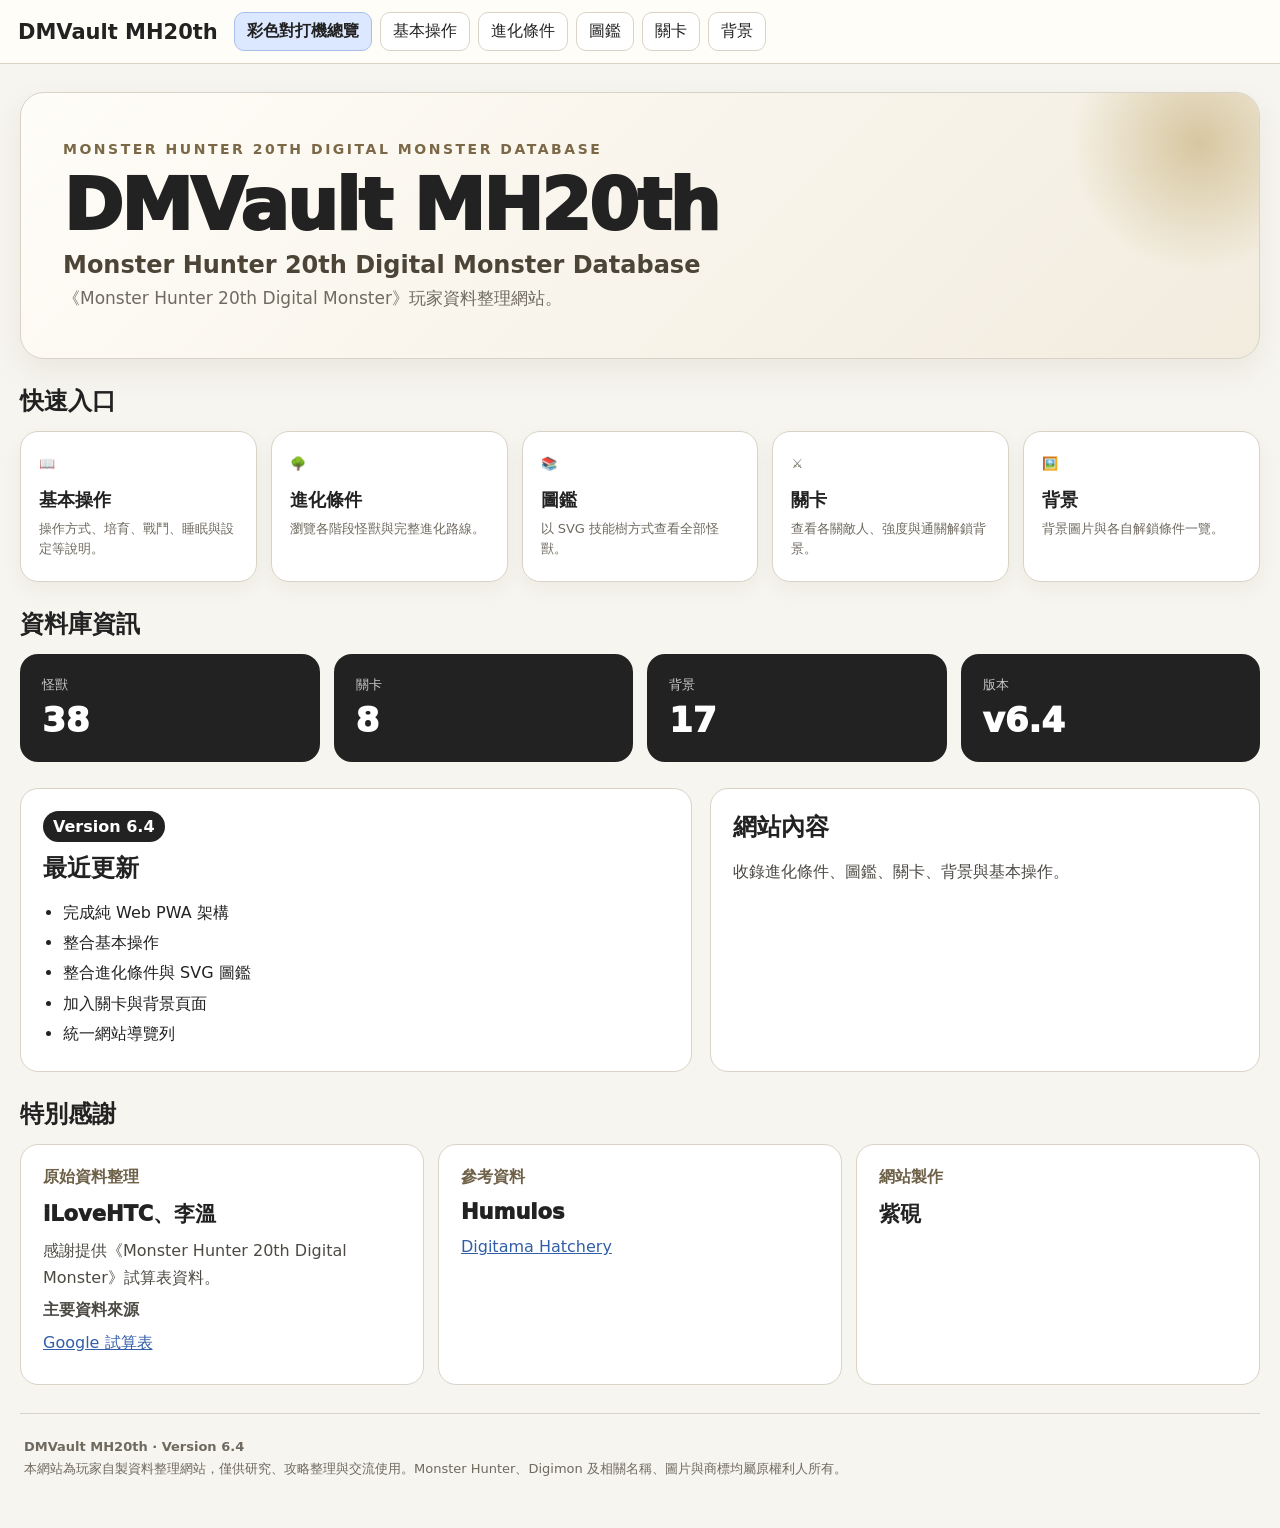
==== index.html @ d5538536 "Add files via upload" ====
<!doctype html>
<html lang="zh-Hant">
<head>
<meta charset="utf-8">
<meta name="viewport" content="width=device-width,initial-scale=1">
<title>DMVault MH20th</title>
<link rel="stylesheet" href="style.css">
<link rel="manifest" href="manifest.webmanifest">
<meta name="theme-color" content="#263238">
</head>
<body>
<header><div class="top">
<div class="brand"><a href="index.html">DMVault MH20th</a></div>
<nav>
<a href="index.html" class="active">彩色對打機總覽</a>
<a href="guide.html">基本操作</a>
<a href="evolution/index.html">進化條件</a>
<a href="evolution/dex/index.html">圖鑑</a>
<a href="stage.html">關卡</a>
<a href="background.html">背景</a>
</nav>
</div></header>
<main class="home-main">
  <section class="home-hero">
    <div class="home-kicker">Monster Hunter 20th Digital Monster Database</div>
    <h1 class="home-title">DMVault MH20th</h1>
    <p class="home-subtitle">Monster Hunter 20th Digital Monster Database</p>
    <p class="home-description">《Monster Hunter 20th Digital Monster》玩家資料整理網站。</p>
  </section>

  <section class="home-section">
    <h2 class="home-section-title">快速入口</h2>
    <div class="quick-grid">
      <a class="quick-card" href="guide.html"><span class="quick-icon">📖</span><strong>基本操作</strong><span>操作方式、培育、戰鬥、睡眠與設定等說明。</span></a>
      <a class="quick-card" href="evolution/index.html"><span class="quick-icon">🌳</span><strong>進化條件</strong><span>瀏覽各階段怪獸與完整進化路線。</span></a>
      <a class="quick-card" href="evolution/dex/index.html"><span class="quick-icon">📚</span><strong>圖鑑</strong><span>以 SVG 技能樹方式查看全部怪獸。</span></a>
      <a class="quick-card" href="stage.html"><span class="quick-icon">⚔️</span><strong>關卡</strong><span>查看各關敵人、強度與通關解鎖背景。</span></a>
      <a class="quick-card" href="background.html"><span class="quick-icon">🖼️</span><strong>背景</strong><span>背景圖片與各自解鎖條件一覽。</span></a>
    </div>
  </section>

  <section class="home-section">
    <h2 class="home-section-title">資料庫資訊</h2>
    <div class="stats-grid">
      <div class="stat-card"><div class="stat-label">怪獸</div><div class="stat-value">38</div></div>
      <div class="stat-card"><div class="stat-label">關卡</div><div class="stat-value">8</div></div>
      <div class="stat-card"><div class="stat-label">背景</div><div class="stat-value">17</div></div>
      <div class="stat-card"><div class="stat-label">版本</div><div class="stat-value">v6.4</div></div>
    </div>
  </section>

  <section class="home-section home-two-col">
    <div class="home-panel">
      <span class="update-version">Version 6.4</span>
      <h2 class="home-section-title">最近更新</h2>
      <ul class="update-list">
        <li>完成純 Web PWA 架構</li>
        <li>整合基本操作</li>
        <li>整合進化條件與 SVG 圖鑑</li>
        <li>加入關卡與背景頁面</li>
        <li>統一網站導覽列</li>
      </ul>
    </div>
    <div class="home-panel">
      <h2 class="home-section-title">網站內容</h2>
      <p style="line-height:1.85;margin:0;color:#4d4a44">
        收錄進化條件、圖鑑、關卡、背景與基本操作。
      </p>
    </div>
  </section>

  <section class="home-section">
    <h2 class="home-section-title">特別感謝</h2>
    <div class="credit-grid">
      <article class="credit-card">
        <h3>原始資料整理</h3>
        <div class="credit-name">iLoveHTC、李溫</div>
        <p>感謝提供《Monster Hunter 20th Digital Monster》試算表資料。</p>
        <p><strong>主要資料來源</strong></p>
        <p><a href="https://docs.google.com/spreadsheets/d/1eNvmUexJ3GboGnlOtAEyy9f0mNXdMVbEwDO5P8cYfyg/edit?gid=184361674#gid=184361674" target="_blank" rel="noopener">Google 試算表</a></p>
      </article>
      <article class="credit-card">
        <h3>參考資料</h3>
        <div class="credit-name">Humulos</div>
        <p><a href="https://humulos.com/digimon/dmc/" target="_blank" rel="noopener">Digitama Hatchery</a></p>
      </article>
      <article class="credit-card">
        <h3>網站製作</h3>
        <div class="credit-name">紫硯</div>
      </article>
    </div>
  </section>

  <footer class="home-footer">
    <strong>DMVault MH20th · Version 6.4</strong><br>
    本網站為玩家自製資料整理網站，僅供研究、攻略整理與交流使用。Monster Hunter、Digimon 及相關名稱、圖片與商標均屬原權利人所有。
  </footer>
</main>
<script>
if("serviceWorker" in navigator) navigator.serviceWorker.register("service-worker.js");
</script>
</body>
</html>
---- style.css ----
:root{--bg:#f7f5ef;--panel:#fff;--text:#222;--muted:#6f6a60;--line:#d9d3c7;--brand:#263238;--accent:#315ea8;--warn:#fff7d6;--danger:#fff0f0}
*{box-sizing:border-box}html{scroll-behavior:smooth}body{margin:0;background:var(--bg);color:var(--text);font-family:"Microsoft JhengHei",system-ui,sans-serif}
header{position:sticky;top:0;z-index:20;background:#fffdf8ee;backdrop-filter:blur(10px);border-bottom:1px solid var(--line)}
.top{max-width:1400px;margin:auto;padding:12px 18px;display:flex;align-items:center;gap:16px}.brand{font-weight:900;font-size:21px;white-space:nowrap}
nav{display:flex;gap:8px;flex-wrap:wrap}nav a{color:#222;text-decoration:none;padding:8px 12px;border:1px solid var(--line);border-radius:10px;background:#fff}
nav a.active{background:#dce8ff;border-color:#a9bfeb;font-weight:800}main{max-width:1200px;margin:auto;padding:18px}
.hero{background:#eef4ff;border:1px solid #b9ccef;border-radius:14px;padding:18px;margin-bottom:16px}.hero h1{margin:0 0 6px}
.blank{background:#fff;border:1px dashed #bbb;border-radius:14px;padding:36px;text-align:center;color:var(--muted)}
.layout{display:grid;grid-template-columns:220px minmax(0,1fr);gap:16px;align-items:start}.toc{position:sticky;top:82px;background:#fff;border:1px solid var(--line);border-radius:14px;padding:12px}
.toc a{display:block;text-decoration:none;color:#222;padding:7px 8px;border-radius:8px}.toc a:hover{background:#eef4ff}
.chapter{scroll-margin-top:86px;margin-bottom:22px}.chapter-title{background:#111;color:#fff;padding:10px 14px;font-size:20px;font-weight:900;border-radius:12px 12px 0 0}
.chapter-main{background:#fff;border:1px solid var(--line);border-top:0;padding:14px;border-radius:0 0 12px 12px}.chapter-main img{display:block;max-width:min(100%,470px);height:auto;margin:0 auto 12px}
.intro{color:#123f9c;font-weight:800;line-height:1.7}.section{background:#fff;border:1px solid var(--line);border-radius:12px;padding:14px;margin-top:10px}
.section h3{margin:0 0 8px}ul{margin:6px 0 0;padding-left:24px;line-height:1.7}table{width:100%;border-collapse:collapse;margin-top:8px}
th,td{border:1px solid var(--line);padding:9px;vertical-align:top}th{background:#111;color:#fff}
.note{border:1px solid #e0d38a;background:var(--warn);border-radius:12px;padding:12px 14px;margin-top:10px}.note.danger{background:var(--danger);border-color:#e0a0a0}
.note strong{display:block;margin-bottom:5px}footer{text-align:center;color:var(--muted);padding:24px}
@media(max-width:800px){.top{align-items:flex-start;flex-direction:column}.layout{grid-template-columns:1fr}.toc{position:static}}

.page-table-wrap{overflow:auto;background:#fff;border:1px solid var(--line);border-radius:14px;padding:10px}
.stage-table{min-width:1250px}
.stage-table td,.stage-table th{text-align:center;vertical-align:middle}
.stage-table img{width:72px;height:64px;object-fit:contain;image-rendering:pixelated}
.stage-round{background:#111;color:#fff;font-weight:900;min-width:78px}
.stage-label{background:#111;color:#fff;font-weight:800;min-width:78px}
.stage-version{color:#b88700;font-size:22px;font-weight:900;line-height:1.35}
.background-grid{display:grid;grid-template-columns:repeat(2,minmax(0,1fr));gap:14px}
.background-card{display:grid;grid-template-columns:180px 1fr;background:#fff;border:1px solid var(--line);border-radius:14px;overflow:hidden}
.background-card img{width:100%;height:130px;object-fit:contain;image-rendering:pixelated;background:#fff}
.background-card .condition{display:grid;place-items:center;text-align:center;padding:14px;font-weight:800}
@media(max-width:760px){.background-grid{grid-template-columns:1fr}.background-card{grid-template-columns:140px 1fr}}

.brand a{color:inherit;text-decoration:none}
.site-shell{min-height:100vh}
.page-table-wrap{overflow:visible!important}
.stage-table{min-width:0!important;width:100%;table-layout:fixed;font-size:clamp(10px,0.78vw,14px)}
.stage-table th,.stage-table td{padding:4px 3px}
.stage-table img{width:clamp(38px,3.6vw,58px);height:clamp(38px,3.6vw,58px)}
.stage-table .stage-round{width:5.5%}
.stage-table .stage-label{width:6.5%}
.stage-table th:nth-child(n+3):nth-child(-n+10),
.stage-table td:nth-child(n+3):nth-child(-n+10){width:10.2%}
.stage-table th:last-child,.stage-table td:last-child{width:5.5%}
.unified-frame{border:0;width:100%;min-height:calc(100vh - 72px);display:block;background:#fff}
@media(max-width:1100px){
  .stage-table{font-size:10px}
  .stage-table img{width:34px;height:34px}
  .stage-table th,.stage-table td{padding:3px 2px}
}

/* v6.4 首頁 */
.home-main{max-width:1280px;margin:auto;padding:28px 20px 48px}
.home-hero{
  position:relative;overflow:hidden;
  background:linear-gradient(135deg,#fffdf8 0%,#f2ecdf 100%);
  border:1px solid var(--line);border-radius:24px;
  padding:48px 42px;margin-bottom:24px;
  box-shadow:0 12px 32px rgba(60,48,28,.07)
}
.home-hero::after{
  content:"";position:absolute;right:-70px;top:-80px;
  width:260px;height:260px;border-radius:50%;
  background:radial-gradient(circle,#d7c7a0 0%,rgba(215,199,160,0) 70%)
}
.home-kicker{font-size:14px;font-weight:900;letter-spacing:.18em;color:#7b6847;text-transform:uppercase}
.home-title{font-size:clamp(38px,6vw,72px);line-height:1;margin:12px 0 10px;font-weight:1000;letter-spacing:-.03em}
.home-subtitle{font-size:clamp(17px,2vw,24px);font-weight:800;color:#4c4437;margin:0 0 8px}
.home-description{font-size:17px;color:var(--muted);margin:0}

.home-section{margin-top:26px}
.home-section-title{font-size:24px;margin:0 0 14px;font-weight:1000}

.quick-grid{display:grid;grid-template-columns:repeat(5,minmax(0,1fr));gap:14px}
.quick-card{
  display:block;text-decoration:none;color:inherit;
  background:#fff;border:1px solid var(--line);border-radius:18px;
  padding:22px 18px;min-height:126px;
  box-shadow:0 7px 20px rgba(60,48,28,.05);
  transition:.18s ease
}
.quick-card:hover{transform:translateY(-3px);box-shadow:0 12px 28px rgba(60,48,28,.10);border-color:#bda77d}
.quick-icon{font-size:30px;display:block;margin-bottom:14px}
.quick-card strong{display:block;font-size:18px;margin-bottom:6px}
.quick-card span{font-size:13px;color:var(--muted);line-height:1.5}

.stats-grid{display:grid;grid-template-columns:repeat(4,minmax(0,1fr));gap:14px}
.stat-card{background:#222;color:#fff;border-radius:18px;padding:22px}
.stat-label{font-size:13px;color:#c8c8c8}
.stat-value{font-size:34px;font-weight:1000;margin-top:6px}

.home-two-col{display:grid;grid-template-columns:1.1fr .9fr;gap:18px}
.home-panel{background:#fff;border:1px solid var(--line);border-radius:18px;padding:22px}
.update-list{margin:0;padding-left:20px;line-height:1.9}
.update-version{display:inline-block;background:#222;color:#fff;border-radius:999px;padding:6px 10px;font-weight:900;margin-bottom:10px}

.credit-grid{display:grid;grid-template-columns:repeat(3,minmax(0,1fr));gap:14px}
.credit-card{background:#fff;border:1px solid var(--line);border-radius:18px;padding:22px}
.credit-card h3{margin:0 0 12px;font-size:16px;color:#6f6148}
.credit-name{font-size:21px;font-weight:1000;margin-bottom:10px}
.credit-card p{margin:6px 0;line-height:1.65;color:#4d4a44}
.credit-card a{color:#315ea8;word-break:break-word}

.home-footer{
  margin-top:28px;border-top:1px solid var(--line);padding:22px 4px 0;
  color:var(--muted);font-size:13px;line-height:1.7;text-align:left
}

@media(max-width:1050px){
  .quick-grid{grid-template-columns:repeat(3,minmax(0,1fr))}
  .stats-grid{grid-template-columns:repeat(2,minmax(0,1fr))}
}
@media(max-width:760px){
  .home-main{padding:16px 12px 34px}
  .home-hero{padding:30px 24px;border-radius:18px}
  .quick-grid,.credit-grid,.home-two-col{grid-template-columns:1fr}
  .stats-grid{grid-template-columns:repeat(2,minmax(0,1fr))}
}
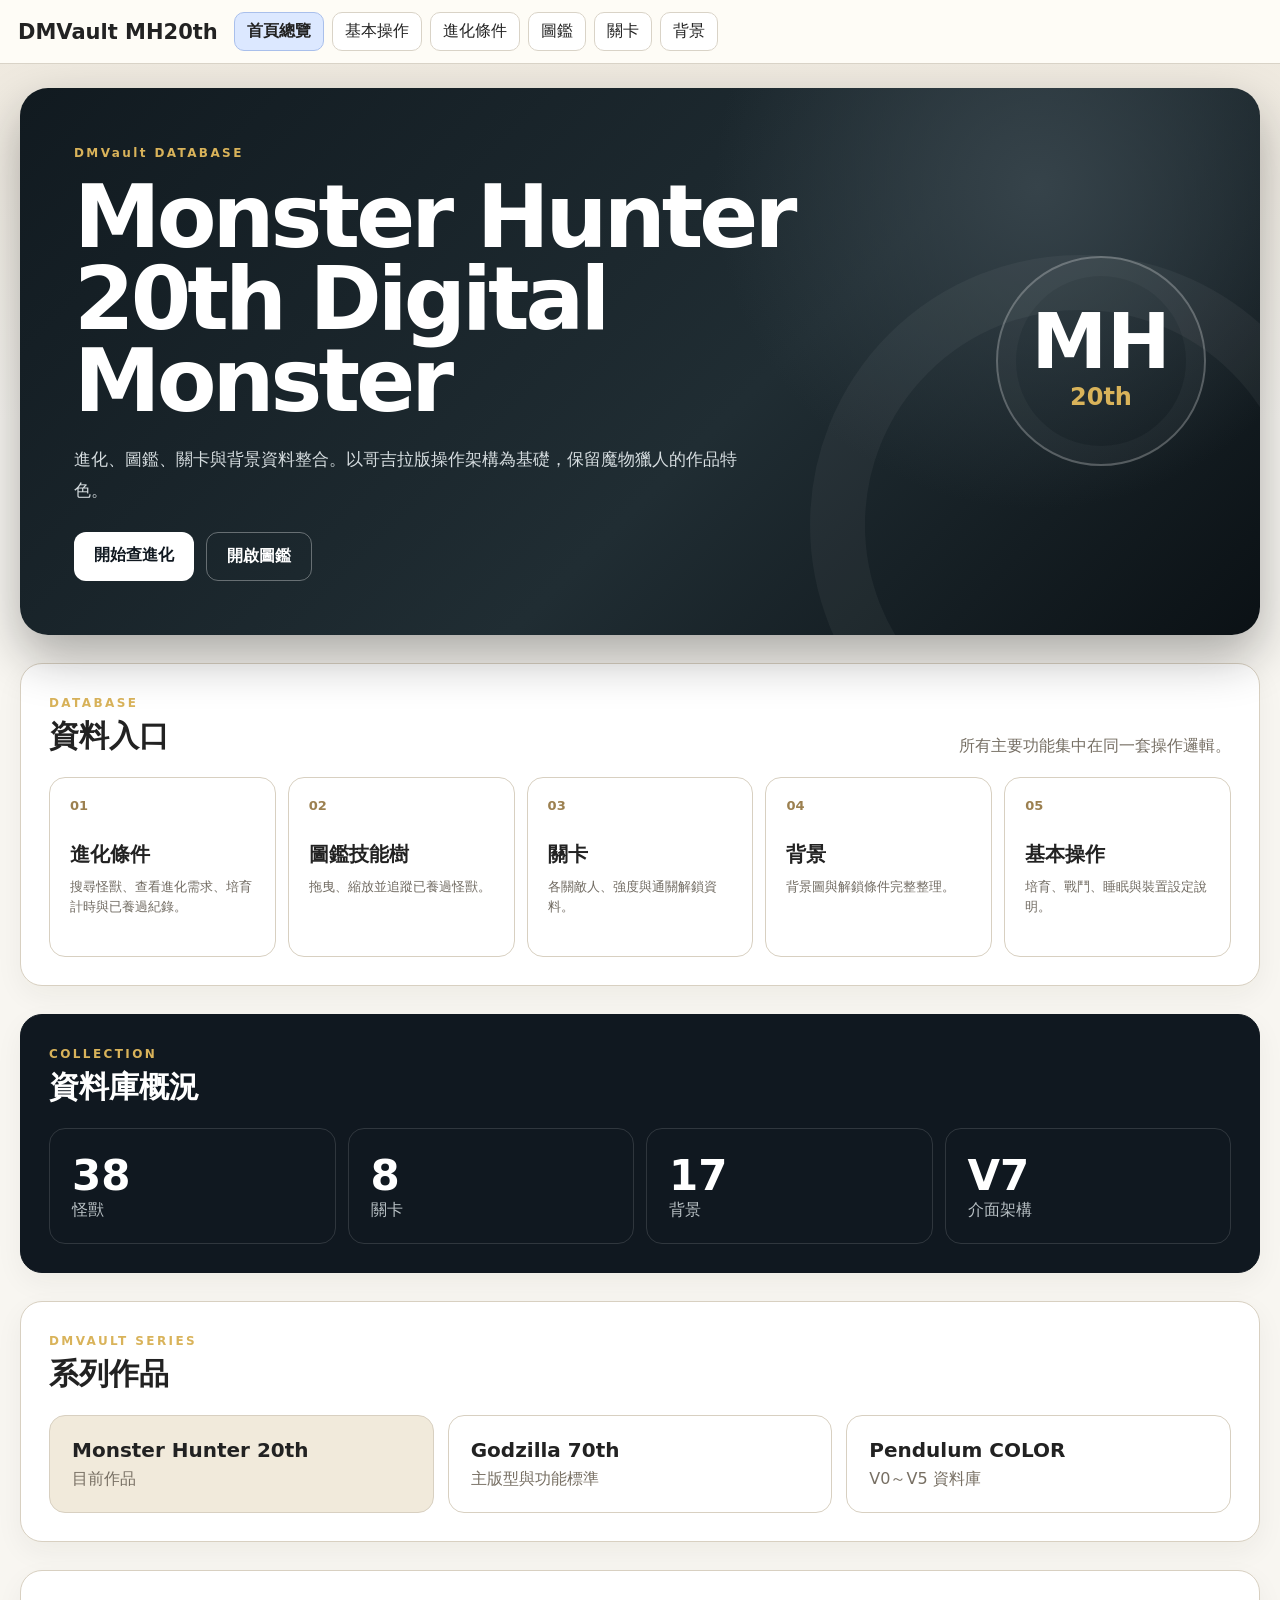
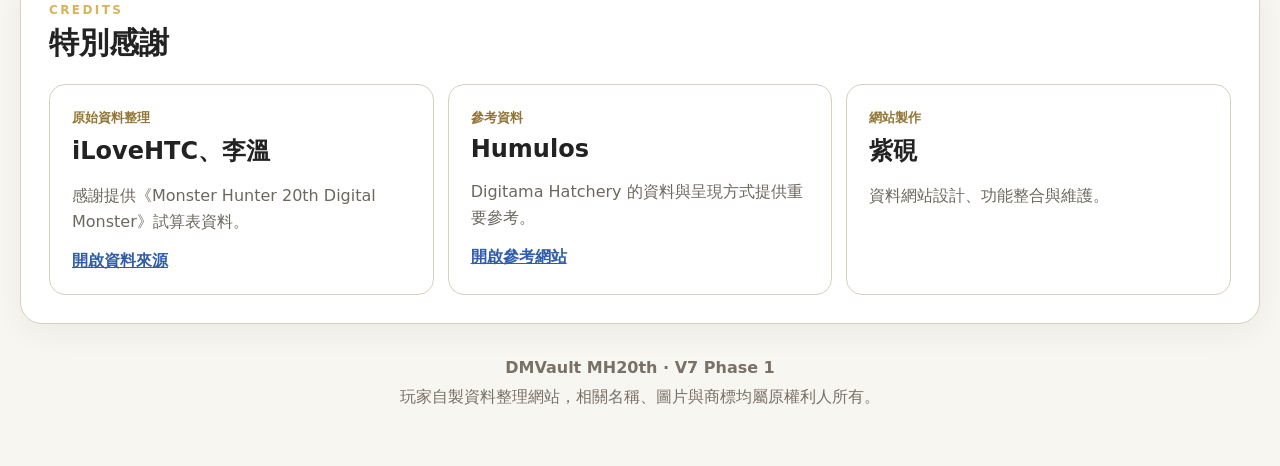
==== commit edff5105: "V7_Phase1" ====
--- a/index.html
+++ b/index.html
@@ -1,103 +1,25 @@
 <!doctype html>
-<html lang="zh-Hant">
-<head>
-<meta charset="utf-8">
-<meta name="viewport" content="width=device-width,initial-scale=1">
-<title>DMVault MH20th</title>
-<link rel="stylesheet" href="style.css">
-<link rel="manifest" href="manifest.webmanifest">
-<meta name="theme-color" content="#263238">
-</head>
-<body>
-<header><div class="top">
-<div class="brand"><a href="index.html">DMVault MH20th</a></div>
-<nav>
-<a href="index.html" class="active">彩色對打機總覽</a>
-<a href="guide.html">基本操作</a>
-<a href="evolution/index.html">進化條件</a>
-<a href="evolution/dex/index.html">圖鑑</a>
-<a href="stage.html">關卡</a>
-<a href="background.html">背景</a>
-</nav>
-</div></header>
-<main class="home-main">
-  <section class="home-hero">
-    <div class="home-kicker">Monster Hunter 20th Digital Monster Database</div>
-    <h1 class="home-title">DMVault MH20th</h1>
-    <p class="home-subtitle">Monster Hunter 20th Digital Monster Database</p>
-    <p class="home-description">《Monster Hunter 20th Digital Monster》玩家資料整理網站。</p>
-  </section>
-
-  <section class="home-section">
-    <h2 class="home-section-title">快速入口</h2>
-    <div class="quick-grid">
-      <a class="quick-card" href="guide.html"><span class="quick-icon">📖</span><strong>基本操作</strong><span>操作方式、培育、戰鬥、睡眠與設定等說明。</span></a>
-      <a class="quick-card" href="evolution/index.html"><span class="quick-icon">🌳</span><strong>進化條件</strong><span>瀏覽各階段怪獸與完整進化路線。</span></a>
-      <a class="quick-card" href="evolution/dex/index.html"><span class="quick-icon">📚</span><strong>圖鑑</strong><span>以 SVG 技能樹方式查看全部怪獸。</span></a>
-      <a class="quick-card" href="stage.html"><span class="quick-icon">⚔️</span><strong>關卡</strong><span>查看各關敵人、強度與通關解鎖背景。</span></a>
-      <a class="quick-card" href="background.html"><span class="quick-icon">🖼️</span><strong>背景</strong><span>背景圖片與各自解鎖條件一覽。</span></a>
-    </div>
-  </section>
-
-  <section class="home-section">
-    <h2 class="home-section-title">資料庫資訊</h2>
-    <div class="stats-grid">
-      <div class="stat-card"><div class="stat-label">怪獸</div><div class="stat-value">38</div></div>
-      <div class="stat-card"><div class="stat-label">關卡</div><div class="stat-value">8</div></div>
-      <div class="stat-card"><div class="stat-label">背景</div><div class="stat-value">17</div></div>
-      <div class="stat-card"><div class="stat-label">版本</div><div class="stat-value">v6.4</div></div>
-    </div>
-  </section>
-
-  <section class="home-section home-two-col">
-    <div class="home-panel">
-      <span class="update-version">Version 6.4</span>
-      <h2 class="home-section-title">最近更新</h2>
-      <ul class="update-list">
-        <li>完成純 Web PWA 架構</li>
-        <li>整合基本操作</li>
-        <li>整合進化條件與 SVG 圖鑑</li>
-        <li>加入關卡與背景頁面</li>
-        <li>統一網站導覽列</li>
-      </ul>
-    </div>
-    <div class="home-panel">
-      <h2 class="home-section-title">網站內容</h2>
-      <p style="line-height:1.85;margin:0;color:#4d4a44">
-        收錄進化條件、圖鑑、關卡、背景與基本操作。
-      </p>
-    </div>
-  </section>
-
-  <section class="home-section">
-    <h2 class="home-section-title">特別感謝</h2>
-    <div class="credit-grid">
-      <article class="credit-card">
-        <h3>原始資料整理</h3>
-        <div class="credit-name">iLoveHTC、李溫</div>
-        <p>感謝提供《Monster Hunter 20th Digital Monster》試算表資料。</p>
-        <p><strong>主要資料來源</strong></p>
-        <p><a href="https://docs.google.com/spreadsheets/d/1eNvmUexJ3GboGnlOtAEyy9f0mNXdMVbEwDO5P8cYfyg/edit?gid=184361674#gid=184361674" target="_blank" rel="noopener">Google 試算表</a></p>
-      </article>
-      <article class="credit-card">
-        <h3>參考資料</h3>
-        <div class="credit-name">Humulos</div>
-        <p><a href="https://humulos.com/digimon/dmc/" target="_blank" rel="noopener">Digitama Hatchery</a></p>
-      </article>
-      <article class="credit-card">
-        <h3>網站製作</h3>
-        <div class="credit-name">紫硯</div>
-      </article>
-    </div>
-  </section>
-
-  <footer class="home-footer">
-    <strong>DMVault MH20th · Version 6.4</strong><br>
-    本網站為玩家自製資料整理網站，僅供研究、攻略整理與交流使用。Monster Hunter、Digimon 及相關名稱、圖片與商標均屬原權利人所有。
-  </footer>
-</main>
-<script>
-if("serviceWorker" in navigator) navigator.serviceWorker.register("service-worker.js");
-</script>
-</body>
-</html>
+<html lang="zh-Hant"><head><meta charset="utf-8"><meta name="viewport" content="width=device-width,initial-scale=1">
+<title>DMVault MH20th｜Monster Hunter 20th Digital Monster</title>
+<link rel="stylesheet" href="style.css"><link rel="manifest" href="manifest.webmanifest"><meta name="theme-color" content="#101820"></head>
+<body class="dmv7-home"><header><div class="top"><div class="brand"><a href="index.html">DMVault MH20th</a></div><nav>
+<a class="active" href="index.html">首頁總覽</a><a href="guide.html">基本操作</a><a href="evolution/index.html">進化條件</a><a href="evolution/dex/index.html">圖鑑</a><a href="stage.html">關卡</a><a href="background.html">背景</a></nav></div></header>
+<main class="v7-home-main">
+<section class="v7-hero"><div class="v7-hero-copy"><span class="v7-eyebrow">DMVault DATABASE</span><h1>Monster Hunter<br>20th Digital Monster</h1><p>進化、圖鑑、關卡與背景資料整合。以哥吉拉版操作架構為基礎，保留魔物獵人的作品特色。</p><div class="v7-hero-actions"><a class="v7-primary" href="evolution/index.html">開始查進化</a><a class="v7-secondary" href="evolution/dex/index.html">開啟圖鑑</a></div></div><div class="v7-emblem"><strong>MH</strong><span>20th</span></div></section>
+<section class="v7-section"><div class="v7-section-head"><div><span>DATABASE</span><h2>資料入口</h2></div><p>所有主要功能集中在同一套操作邏輯。</p></div><div class="v7-entry-grid">
+<a href="evolution/index.html"><b>01</b><strong>進化條件</strong><span>搜尋怪獸、查看進化需求、培育計時與已養過紀錄。</span></a>
+<a href="evolution/dex/index.html"><b>02</b><strong>圖鑑技能樹</strong><span>拖曳、縮放並追蹤已養過怪獸。</span></a>
+<a href="stage.html"><b>03</b><strong>關卡</strong><span>各關敵人、強度與通關解鎖資料。</span></a>
+<a href="background.html"><b>04</b><strong>背景</strong><span>背景圖與解鎖條件完整整理。</span></a>
+<a href="guide.html"><b>05</b><strong>基本操作</strong><span>培育、戰鬥、睡眠與裝置設定說明。</span></a></div></section>
+<section class="v7-section v7-dark"><div class="v7-section-head"><div><span>COLLECTION</span><h2>資料庫概況</h2></div></div><div class="v7-stats"><div><strong>38</strong><span>怪獸</span></div><div><strong>8</strong><span>關卡</span></div><div><strong>17</strong><span>背景</span></div><div><strong>V7</strong><span>介面架構</span></div></div></section>
+<section class="v7-section"><div class="v7-section-head"><div><span>DMVAULT SERIES</span><h2>系列作品</h2></div></div><div class="v7-projects">
+<a class="current" href="index.html"><strong>Monster Hunter 20th</strong><span>目前作品</span></a>
+<a href="https://yanbol2001.github.io/DMVault_Godzilla70th/index.html" target="_blank" rel="noopener"><strong>Godzilla 70th</strong><span>主版型與功能標準</span></a>
+<a href="https://yanbol2001.github.io/DMVault-Pendulum-COLOR/?version=v1#view=home" target="_blank" rel="noopener"><strong>Pendulum COLOR</strong><span>V0～V5 資料庫</span></a></div></section>
+<section class="v7-section"><div class="v7-section-head"><div><span>CREDITS</span><h2>特別感謝</h2></div></div><div class="v7-credit-grid">
+<article><small>原始資料整理</small><h3>iLoveHTC、李溫</h3><p>感謝提供《Monster Hunter 20th Digital Monster》試算表資料。</p><a href="https://docs.google.com/spreadsheets/d/1eNvmUexJ3GboGnlOtAEyy9f0mNXdMVbEwDO5P8cYfyg/edit?gid=184361674#gid=184361674" target="_blank" rel="noopener">開啟資料來源</a></article>
+<article><small>參考資料</small><h3>Humulos</h3><p>Digitama Hatchery 的資料與呈現方式提供重要參考。</p><a href="https://humulos.com/digimon/dmc/" target="_blank" rel="noopener">開啟參考網站</a></article>
+<article><small>網站製作</small><h3>紫硯</h3><p>資料網站設計、功能整合與維護。</p></article></div></section>
+<footer class="v7-footer"><strong>DMVault MH20th · V7 Phase 1</strong><br>玩家自製資料整理網站，相關名稱、圖片與商標均屬原權利人所有。</footer>
+</main><script>if("serviceWorker" in navigator)navigator.serviceWorker.register("service-worker.js");</script></body></html>
--- a/style.css
+++ b/style.css
@@ -116,3 +116,15 @@
   .quick-grid,.credit-grid,.home-two-col{grid-template-columns:1fr}
   .stats-grid{grid-template-columns:repeat(2,minmax(0,1fr))}
 }
+
+
+/* ===== DMVault V7 Phase 1 / Godzilla-based shell ===== */
+:root{--v7-ink:#101820;--v7-paper:#f3efe7;--v7-card:#fff;--v7-red:#c83232;--v7-gold:#d7a83b;--v7-green:#168a55;--v7-line:#d8d0c1}
+body.dmv7-home{background:linear-gradient(180deg,#ede7dc 0,#f8f6f1 420px)}
+.v7-home-main{max-width:1320px;margin:auto;padding:24px 20px 54px}
+.v7-hero{min-height:430px;border-radius:28px;padding:54px;display:flex;align-items:center;justify-content:space-between;gap:32px;overflow:hidden;position:relative;color:#fff;background:radial-gradient(circle at 82% 18%,#36434a 0,transparent 29%),linear-gradient(135deg,#111a20,#202d33 58%,#0b1115);box-shadow:0 22px 50px #1115}
+.v7-hero:after{content:"";position:absolute;inset:auto -90px -160px auto;width:430px;height:430px;border:55px solid #ffffff0b;border-radius:50%}
+.v7-hero-copy{position:relative;z-index:1;max-width:760px}.v7-eyebrow,.v7-section-head span{font-weight:900;letter-spacing:.2em;font-size:12px;color:#d9b35a}.v7-hero h1{font-size:clamp(44px,6.8vw,88px);line-height:.94;margin:16px 0 22px;letter-spacing:-.045em}.v7-hero p{max-width:670px;line-height:1.8;color:#d6dde0;font-size:17px}.v7-hero-actions{display:flex;gap:12px;margin-top:26px;flex-wrap:wrap}.v7-hero-actions a{padding:13px 20px;border-radius:12px;text-decoration:none;font-weight:900}.v7-primary{background:#fff;color:#101820}.v7-secondary{border:1px solid #ffffff55;color:#fff}.v7-emblem{width:210px;height:210px;border:2px solid #ffffff44;border-radius:50%;display:grid;place-content:center;text-align:center;flex:0 0 auto;position:relative;z-index:1;box-shadow:inset 0 0 0 18px #ffffff08}.v7-emblem strong{font-size:76px;line-height:.8}.v7-emblem span{font-size:24px;color:#d9b35a;font-weight:900;margin-top:10px}
+.v7-section{margin-top:28px;background:#fff;border:1px solid var(--v7-line);border-radius:22px;padding:28px;box-shadow:0 10px 28px #2e26130d}.v7-section.v7-dark{background:#101820;color:#fff;border-color:#101820}.v7-section-head{display:flex;justify-content:space-between;align-items:end;gap:20px;margin-bottom:20px}.v7-section-head h2{font-size:30px;margin:5px 0 0}.v7-section-head p{color:#766f64;margin:0}.v7-entry-grid{display:grid;grid-template-columns:repeat(5,1fr);gap:12px}.v7-entry-grid a{min-height:180px;padding:20px;border:1px solid var(--v7-line);border-radius:16px;text-decoration:none;color:inherit;display:flex;flex-direction:column;transition:.18s}.v7-entry-grid a:hover{transform:translateY(-4px);border-color:#8c7650;box-shadow:0 12px 25px #2c24151a}.v7-entry-grid b{font-size:13px;color:#9c8050}.v7-entry-grid strong{font-size:20px;margin:28px 0 9px}.v7-entry-grid span{color:#716b62;font-size:13px;line-height:1.6}.v7-stats{display:grid;grid-template-columns:repeat(4,1fr);gap:12px}.v7-stats div{border:1px solid #ffffff22;border-radius:16px;padding:22px}.v7-stats strong{display:block;font-size:42px}.v7-stats span{color:#b9c1c5}.v7-projects{display:grid;grid-template-columns:repeat(3,1fr);gap:14px}.v7-projects a{padding:22px;border:1px solid var(--v7-line);border-radius:16px;text-decoration:none;color:inherit}.v7-projects a.current{background:#f1eadb}.v7-projects strong,.v7-projects span{display:block}.v7-projects strong{font-size:20px}.v7-projects span{color:#776f63;margin-top:7px}.v7-credit-grid{display:grid;grid-template-columns:repeat(3,1fr);gap:14px}.v7-credit-grid article{border:1px solid var(--v7-line);border-radius:16px;padding:22px}.v7-credit-grid small{color:#927638;font-weight:900}.v7-credit-grid h3{font-size:24px;margin:8px 0}.v7-credit-grid p{color:#6c675f;line-height:1.65}.v7-credit-grid a{color:#315ea8;font-weight:800}.v7-footer{padding:30px 6px 0;color:#777167;line-height:1.8}
+@media(max-width:1050px){.v7-entry-grid{grid-template-columns:repeat(3,1fr)}.v7-emblem{width:155px;height:155px}.v7-emblem strong{font-size:55px}}
+@media(max-width:760px){.v7-home-main{padding:12px}.v7-hero{padding:32px 24px;min-height:auto}.v7-emblem{display:none}.v7-entry-grid,.v7-projects,.v7-credit-grid{grid-template-columns:1fr}.v7-stats{grid-template-columns:repeat(2,1fr)}.v7-section{padding:20px}.v7-section-head{display:block}.v7-section-head p{margin-top:8px}}
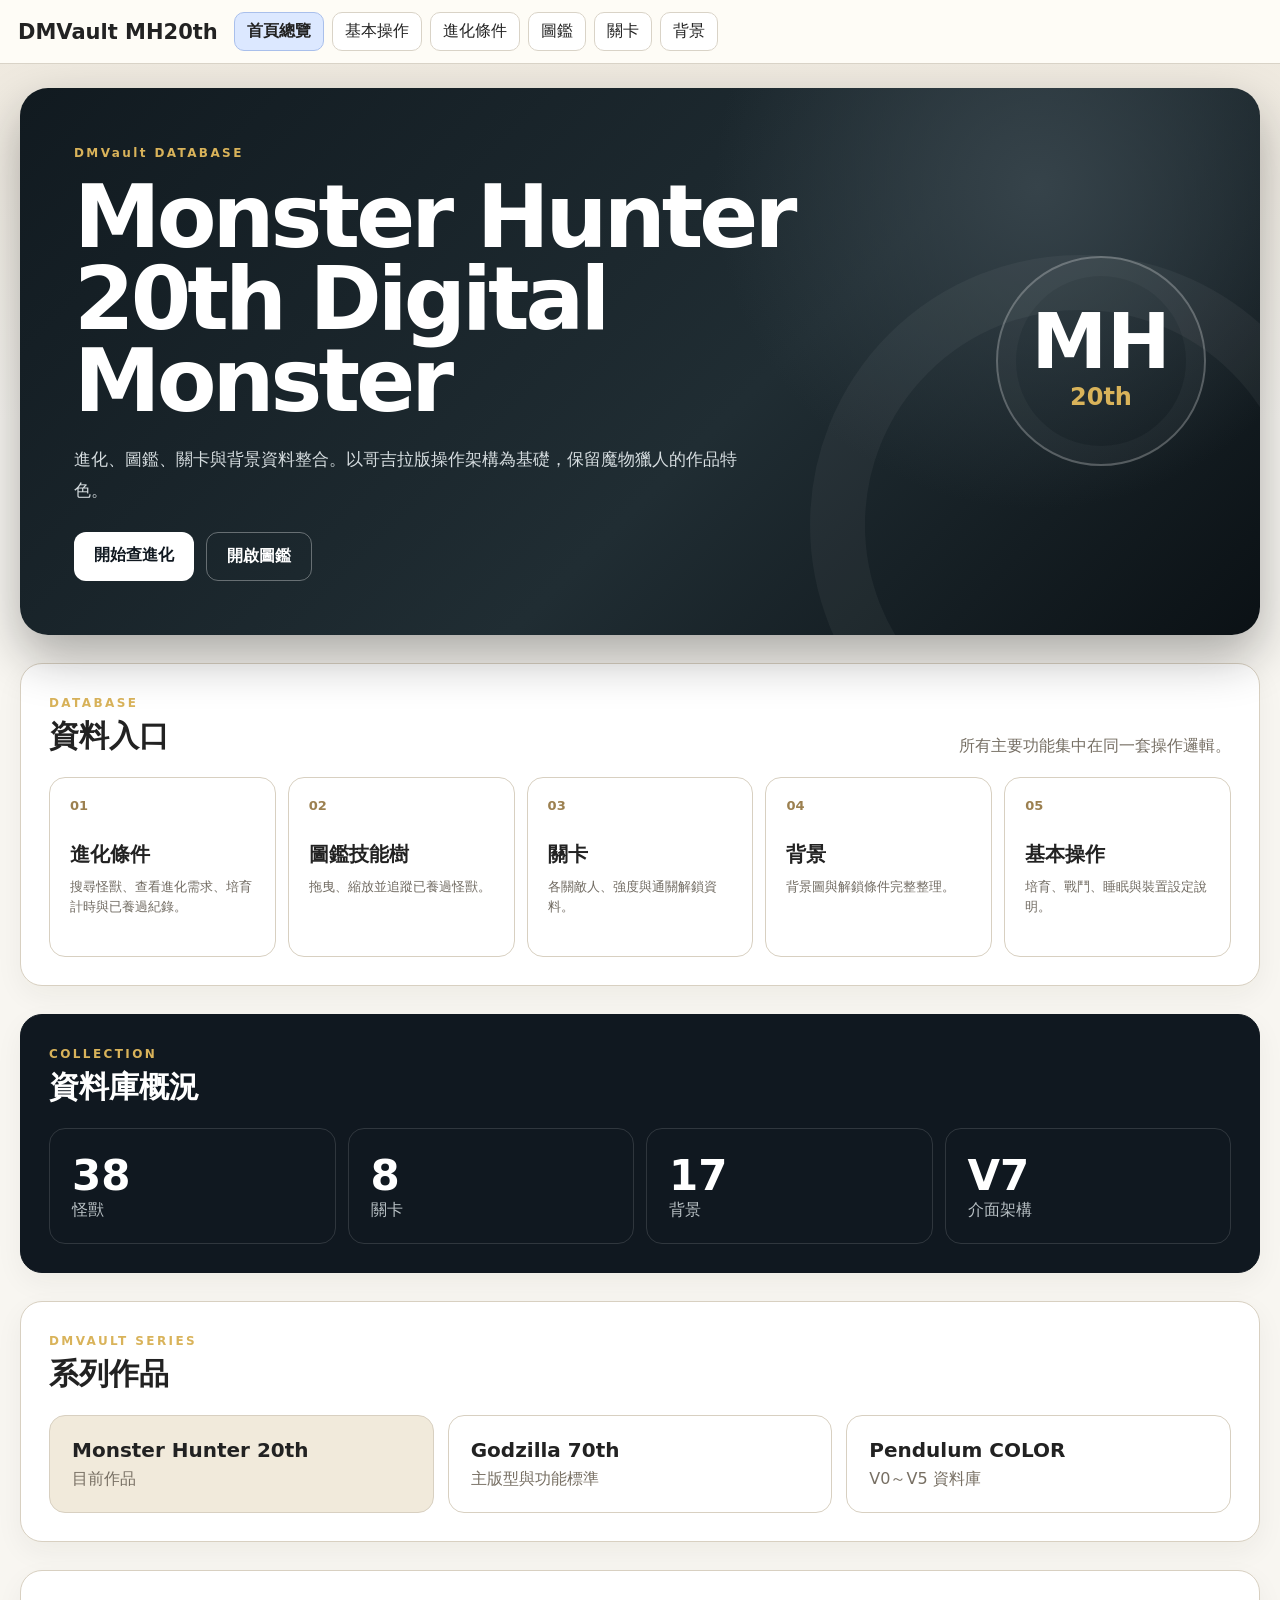
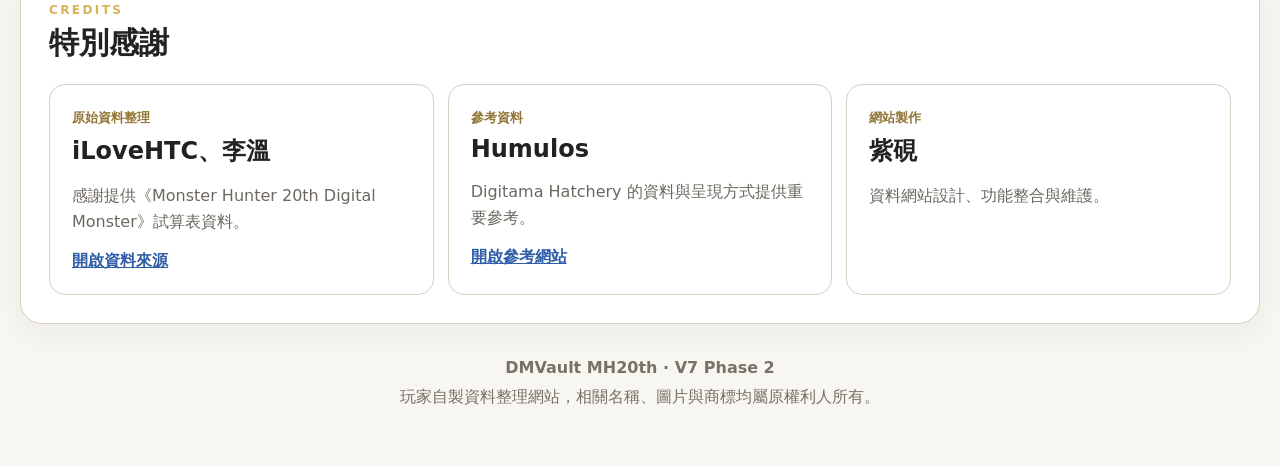
==== commit 1dc87d34: "V7_Phase2" ====
--- a/index.html
+++ b/index.html
@@ -21,5 +21,5 @@
 <article><small>原始資料整理</small><h3>iLoveHTC、李溫</h3><p>感謝提供《Monster Hunter 20th Digital Monster》試算表資料。</p><a href="https://docs.google.com/spreadsheets/d/1eNvmUexJ3GboGnlOtAEyy9f0mNXdMVbEwDO5P8cYfyg/edit?gid=184361674#gid=184361674" target="_blank" rel="noopener">開啟資料來源</a></article>
 <article><small>參考資料</small><h3>Humulos</h3><p>Digitama Hatchery 的資料與呈現方式提供重要參考。</p><a href="https://humulos.com/digimon/dmc/" target="_blank" rel="noopener">開啟參考網站</a></article>
 <article><small>網站製作</small><h3>紫硯</h3><p>資料網站設計、功能整合與維護。</p></article></div></section>
-<footer class="v7-footer"><strong>DMVault MH20th · V7 Phase 1</strong><br>玩家自製資料整理網站，相關名稱、圖片與商標均屬原權利人所有。</footer>
+<footer class="v7-footer"><strong>DMVault MH20th · V7 Phase 2</strong><br>玩家自製資料整理網站，相關名稱、圖片與商標均屬原權利人所有。</footer>
 </main><script>if("serviceWorker" in navigator)navigator.serviceWorker.register("service-worker.js");</script></body></html>
--- a/style.css
+++ b/style.css
@@ -128,3 +128,11 @@
 .v7-section{margin-top:28px;background:#fff;border:1px solid var(--v7-line);border-radius:22px;padding:28px;box-shadow:0 10px 28px #2e26130d}.v7-section.v7-dark{background:#101820;color:#fff;border-color:#101820}.v7-section-head{display:flex;justify-content:space-between;align-items:end;gap:20px;margin-bottom:20px}.v7-section-head h2{font-size:30px;margin:5px 0 0}.v7-section-head p{color:#766f64;margin:0}.v7-entry-grid{display:grid;grid-template-columns:repeat(5,1fr);gap:12px}.v7-entry-grid a{min-height:180px;padding:20px;border:1px solid var(--v7-line);border-radius:16px;text-decoration:none;color:inherit;display:flex;flex-direction:column;transition:.18s}.v7-entry-grid a:hover{transform:translateY(-4px);border-color:#8c7650;box-shadow:0 12px 25px #2c24151a}.v7-entry-grid b{font-size:13px;color:#9c8050}.v7-entry-grid strong{font-size:20px;margin:28px 0 9px}.v7-entry-grid span{color:#716b62;font-size:13px;line-height:1.6}.v7-stats{display:grid;grid-template-columns:repeat(4,1fr);gap:12px}.v7-stats div{border:1px solid #ffffff22;border-radius:16px;padding:22px}.v7-stats strong{display:block;font-size:42px}.v7-stats span{color:#b9c1c5}.v7-projects{display:grid;grid-template-columns:repeat(3,1fr);gap:14px}.v7-projects a{padding:22px;border:1px solid var(--v7-line);border-radius:16px;text-decoration:none;color:inherit}.v7-projects a.current{background:#f1eadb}.v7-projects strong,.v7-projects span{display:block}.v7-projects strong{font-size:20px}.v7-projects span{color:#776f63;margin-top:7px}.v7-credit-grid{display:grid;grid-template-columns:repeat(3,1fr);gap:14px}.v7-credit-grid article{border:1px solid var(--v7-line);border-radius:16px;padding:22px}.v7-credit-grid small{color:#927638;font-weight:900}.v7-credit-grid h3{font-size:24px;margin:8px 0}.v7-credit-grid p{color:#6c675f;line-height:1.65}.v7-credit-grid a{color:#315ea8;font-weight:800}.v7-footer{padding:30px 6px 0;color:#777167;line-height:1.8}
 @media(max-width:1050px){.v7-entry-grid{grid-template-columns:repeat(3,1fr)}.v7-emblem{width:155px;height:155px}.v7-emblem strong{font-size:55px}}
 @media(max-width:760px){.v7-home-main{padding:12px}.v7-hero{padding:32px 24px;min-height:auto}.v7-emblem{display:none}.v7-entry-grid,.v7-projects,.v7-credit-grid{grid-template-columns:1fr}.v7-stats{grid-template-columns:repeat(2,1fr)}.v7-section{padding:20px}.v7-section-head{display:block}.v7-section-head p{margin-top:8px}}
+
+/* ===== DMVault V7 Phase 2 / secondary pages ===== */
+body.dmv7-page{background:linear-gradient(180deg,#e9e3d8 0,#f7f5f0 360px);min-height:100vh}.v7-page-main{max-width:1320px;margin:auto;padding:24px 20px 56px}.v7-page-hero{background:linear-gradient(135deg,#111a20,#26343b);color:#fff;border:0;border-radius:24px;padding:38px 42px;margin-bottom:24px;box-shadow:0 18px 40px #1114}.v7-page-hero>span{color:#d9b35a;font-size:12px;letter-spacing:.2em;font-weight:900}.v7-page-hero h1{font-size:clamp(40px,6vw,68px);margin:8px 0 10px;line-height:1}.v7-page-hero p{color:#d6dde0;font-size:16px;line-height:1.7;margin:0}.v7-page-meta{display:flex;align-items:baseline;gap:8px;margin-top:20px}.v7-page-meta b{font-size:28px;color:#fff}.v7-page-meta span{font-size:12px;color:#aeb8bd;margin-right:18px}.v7-page-footer{text-align:center;color:#777167;padding:0 20px 34px}
+.v7-stage-round{background:#fff;border:1px solid var(--v7-line);border-radius:20px;padding:22px;margin-top:16px;box-shadow:0 8px 24px #2e26130d}.v7-round-head{display:flex;align-items:baseline;gap:14px;margin-bottom:16px}.v7-round-head span{font-size:11px;letter-spacing:.18em;color:#98762d;font-weight:900}.v7-round-head h2{margin:0;font-size:25px}.v7-stage-grid{display:grid;grid-template-columns:repeat(8,minmax(0,1fr));gap:10px}.v7-stage-slot{min-width:0;border:1px solid #ddd5c8;border-radius:14px;padding:12px 8px;text-align:center;background:#fbfaf7;display:flex;flex-direction:column;align-items:center}.v7-stage-slot>span{font-size:11px;color:#847b6e;font-weight:800}.v7-stage-slot img{width:76px;height:76px;object-fit:contain;image-rendering:pixelated;margin:8px auto}.v7-stage-slot strong{font-size:13px;line-height:1.35;min-height:36px;display:grid;place-items:center}.v7-stage-slot small{margin-top:7px;border-radius:999px;background:#101820;color:#fff;padding:5px 9px;font-weight:800}.v7-stage-slot.empty{justify-content:center;color:#aaa;background:#f1efeb}.v7-stage-slot.empty em{font-size:34px}.v7-unlock-grid{display:grid;grid-template-columns:repeat(8,1fr);gap:10px}.v7-unlock-grid article{border:1px solid #ddd5c8;border-radius:14px;padding:10px;text-align:center}.v7-unlock-grid span,.v7-unlock-grid strong{display:block}.v7-unlock-grid span{font-size:11px;color:#847b6e}.v7-unlock-grid img{width:100%;height:82px;object-fit:contain;image-rendering:pixelated}.v7-unlock-grid strong{font-size:12px}
+.v7-filter-bar{display:flex;gap:8px;flex-wrap:wrap;margin-top:22px}.v7-filter-bar button{border:1px solid #ffffff45;background:#ffffff0b;color:#fff;border-radius:999px;padding:9px 14px;font-weight:800;cursor:pointer}.v7-filter-bar button.active{background:#fff;color:#101820}.v7-bg-grid{display:grid;grid-template-columns:repeat(3,minmax(0,1fr));gap:16px}.v7-bg-card{background:#fff;border:1px solid var(--v7-line);border-radius:18px;overflow:hidden;box-shadow:0 8px 24px #2e26130d;transition:.18s}.v7-bg-card:hover{transform:translateY(-3px);box-shadow:0 14px 30px #2e26131c}.v7-bg-image{height:190px;background:linear-gradient(180deg,#f8f6f0,#ece6da);position:relative;display:grid;place-items:center}.v7-bg-image img{max-width:100%;max-height:100%;object-fit:contain;image-rendering:pixelated}.v7-bg-image b{position:absolute;left:12px;top:12px;width:34px;height:34px;border-radius:50%;background:#101820;color:#fff;display:grid;place-items:center;font-size:12px}.v7-bg-card>div:last-child{padding:18px}.v7-bg-card small{color:#9b7932;font-weight:900;letter-spacing:.08em}.v7-bg-card h2{font-size:18px;margin:7px 0 0;line-height:1.45}
+.v7-guide-layout{display:grid;grid-template-columns:250px minmax(0,1fr);gap:18px;align-items:start}.v7-guide-toc{position:sticky;top:82px;background:#101820;color:#fff;border-radius:18px;padding:16px;max-height:calc(100vh - 100px);overflow:auto}.v7-guide-toc strong{display:block;color:#d9b35a;margin:4px 8px 10px}.v7-guide-toc a{display:block;color:#d8dfe2;text-decoration:none;padding:9px 10px;border-radius:9px;font-size:13px}.v7-guide-toc a:hover,.v7-guide-toc a.active{background:#fff;color:#101820;font-weight:900}.v7-guide-chapter{scroll-margin-top:90px;background:#fff;border:1px solid var(--v7-line);border-radius:18px;padding:14px;margin:0 0 18px;box-shadow:0 8px 24px #2e26130b}.v7-guide-title{border-radius:12px;background:linear-gradient(135deg,#101820,#2d3d45);padding:14px 17px}.v7-guide-chapter .chapter-main{border:0;padding:14px 6px 4px}.v7-guide-chapter .section{box-shadow:none;background:#faf8f3}.v7-guide-chapter table{border-radius:10px;overflow:hidden}.v7-guide-chapter th{background:#202d33}
+@media(max-width:1050px){.v7-stage-grid,.v7-unlock-grid{grid-template-columns:repeat(4,1fr)}.v7-bg-grid{grid-template-columns:repeat(2,1fr)}}
+@media(max-width:760px){.v7-page-main{padding:12px}.v7-page-hero{padding:28px 22px;border-radius:18px}.v7-stage-grid,.v7-unlock-grid{grid-template-columns:repeat(2,1fr)}.v7-bg-grid{grid-template-columns:1fr}.v7-guide-layout{grid-template-columns:1fr}.v7-guide-toc{position:static;max-height:none;display:flex;gap:6px;overflow:auto}.v7-guide-toc strong{display:none}.v7-guide-toc a{white-space:nowrap;background:#ffffff10}.v7-stage-round{padding:15px}.v7-stage-slot img{width:64px;height:64px}}
